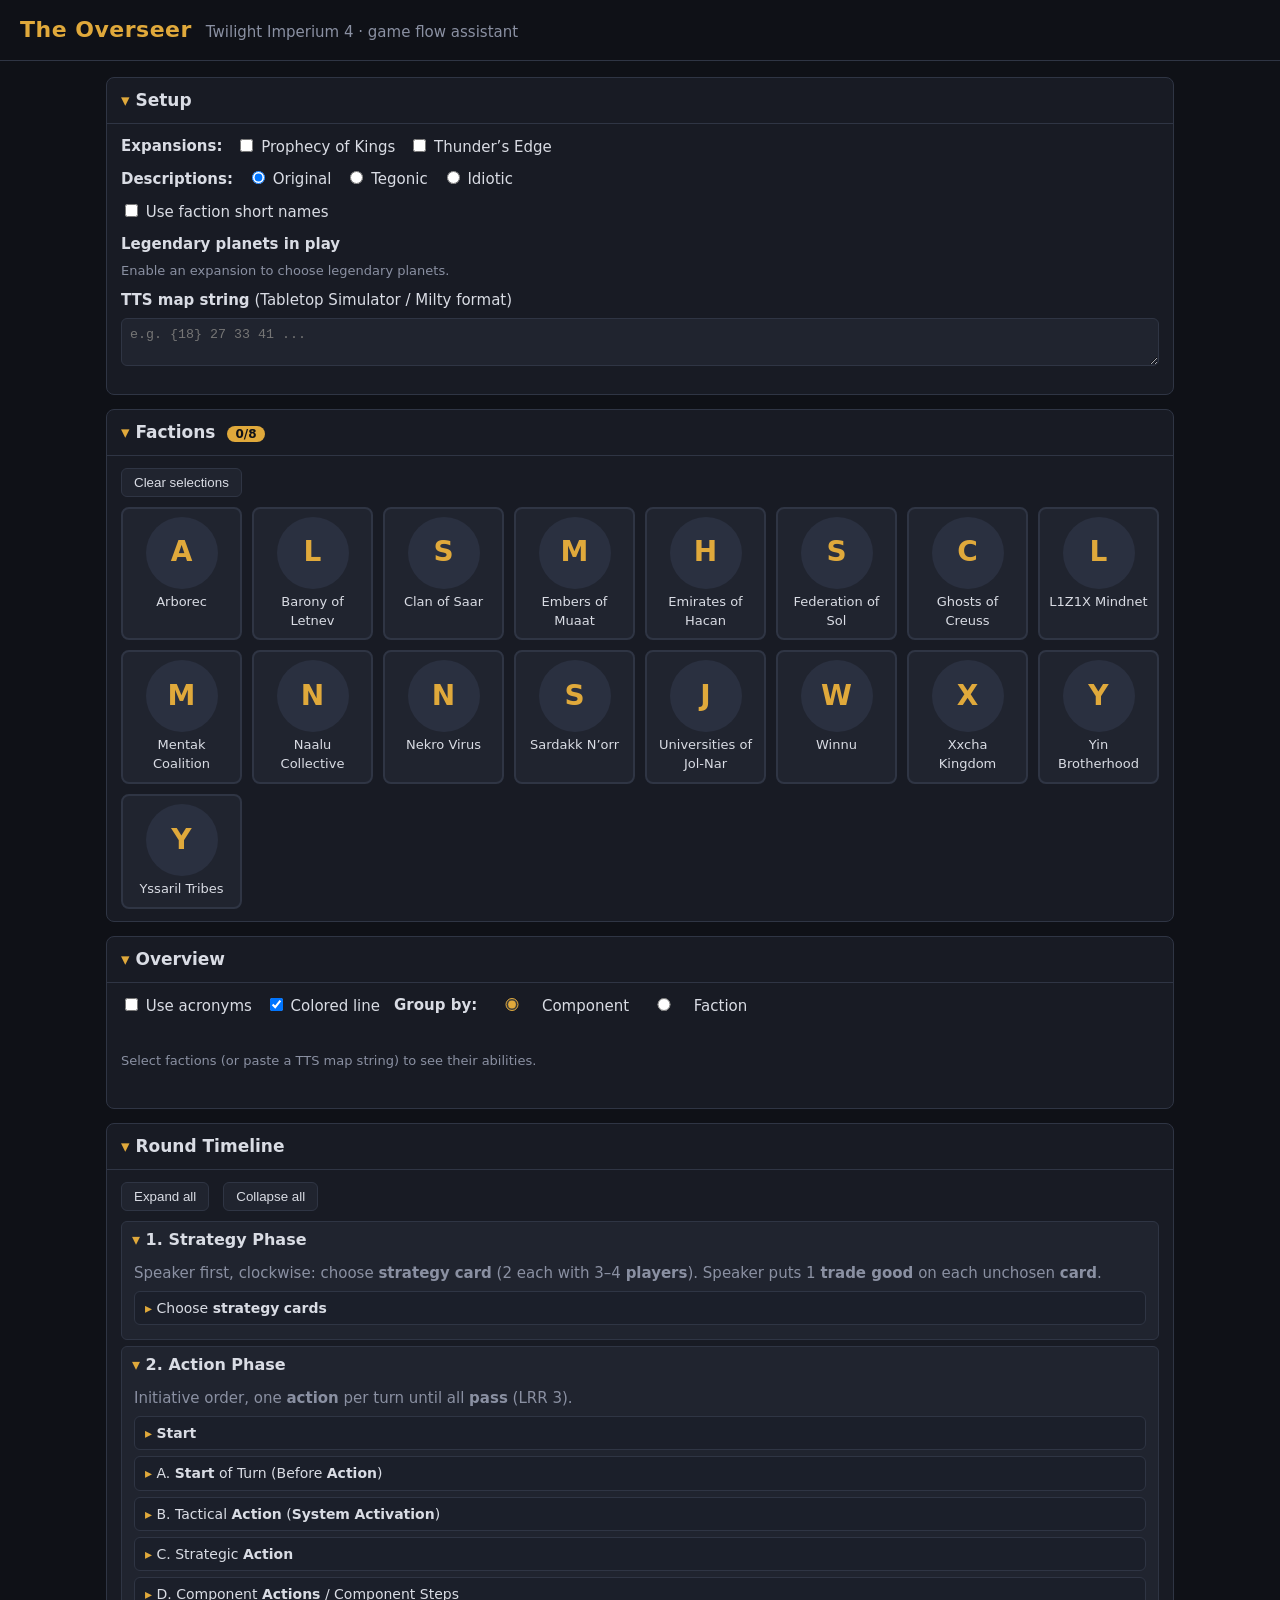
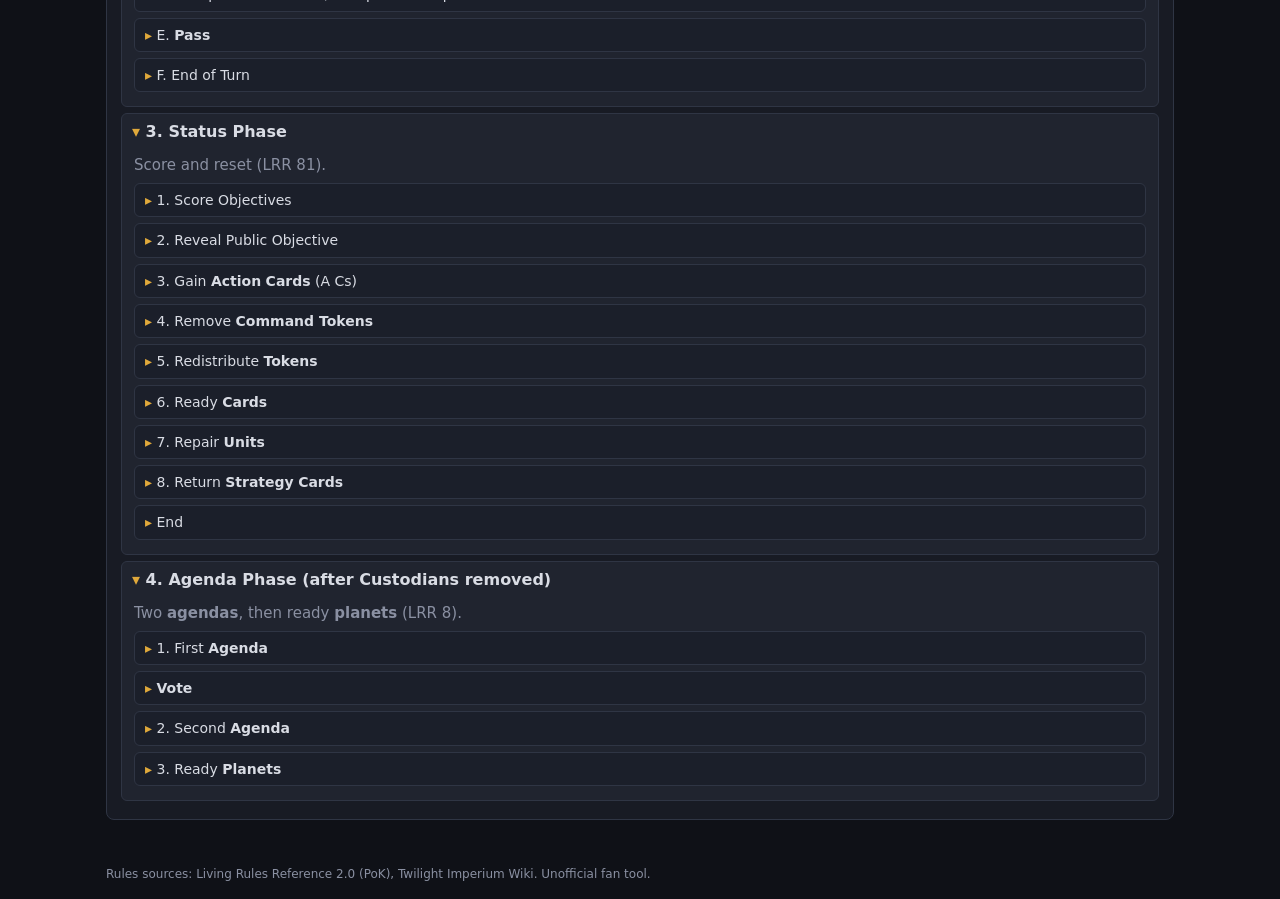
==== index.html @ 3d483b84 "The Overseer Beta App" ====
<!doctype html>
<html lang="en">
<head>
<meta charset="utf-8">
<meta name="viewport" content="width=device-width, initial-scale=1">
<title>The Overseer – TI4 Game Flow Assistant</title>
<link rel="stylesheet" href="styles.css">
</head>
<body>
<header class="top">
  <h1>The Overseer</h1>
  <span class="sub">Twilight Imperium 4 · game flow assistant</span>
</header>

<main>
  <!-- SETUP -->
  <section class="panel" id="setup">
    <h2 class="toggle" data-target="setupBody">Setup</h2>
    <div id="setupBody" class="body">
      <div class="row">
        <strong>Expansions:</strong>
        <label><input type="checkbox" id="expPok"> Prophecy of Kings</label>
        <label><input type="checkbox" id="expTe"> Thunder’s Edge</label>
      </div>
      <div class="row">
        <strong>Descriptions:</strong>
        <label><input type="radio" name="desc" value="original"> Original</label>
        <label><input type="radio" name="desc" value="tegonic"> Tegonic</label>
        <label><input type="radio" name="desc" value="idiotic"> Idiotic</label>
      </div>
      <div class="row">
        <label><input type="checkbox" id="shortNames"> Use faction short names</label>
      </div>
      <div class="row col" id="legSel">
        <strong>Legendary planets in play</strong>
        <div id="legList" class="checks"></div>
      </div>
      <div class="row col">
        <label for="tts"><strong>TTS map string</strong> (Tabletop Simulator / Milty format)</label>
        <textarea id="tts" rows="2" placeholder="e.g. {18} 27 33 41 ..."></textarea>
        <div id="ttsInfo" class="hint"></div>
      </div>
    </div>
  </section>

  <!-- FACTIONS -->
  <section class="panel" id="factions">
    <h2 class="toggle" data-target="factionsBody">Factions <span id="factionCount" class="badge"></span></h2>
    <div id="factionsBody" class="body">
      <div class="row">
        <button id="clearSel" type="button">Clear selections</button>
      </div>
      <div id="factionGrid" class="grid"></div>
    </div>
  </section>

  <!-- OVERVIEW -->
  <section class="panel" id="overview">
    <h2 class="toggle" data-target="overviewBody">Overview</h2>
    <div class="body" style="padding-bottom:0">
      <div class="row">
        <label><input type="checkbox" id="acrToggle"> Use acronyms</label>
        <label><input type="checkbox" id="lineColor"> Colored line</label>
        <span class="slider"><strong>Group by:</strong>
          <label><input type="radio" name="group" value="component"> Component</label>
          <label><input type="radio" name="group" value="faction"> Faction</label></span>
      </div>
      <div id="legend" class="legend" hidden></div>
    </div>
    <div id="overviewBody" class="body"></div>
  </section>

  <!-- TIMELINE -->
  <section class="panel" id="timeline">
    <h2 class="toggle" data-target="timelineBody">Round Timeline</h2>
    <div id="timelineBody" class="body">
      <div class="row">
        <button id="expandAll" type="button">Expand all</button>
        <button id="collapseAll" type="button">Collapse all</button>
      </div>
      <div id="timelineTree"></div>
    </div>
  </section>
</main>

<footer>Rules sources: Living Rules Reference 2.0 (PoK), Twilight Imperium Wiki. Unofficial fan tool.</footer>

<script src="data.js"></script>
<script src="overview-data.js"></script>
<script src="short-texts.js"></script>
<script src="app.js"></script>
</body>
</html>
---- styles.css ----
:root{--bg:#0f1117;--panel:#181b24;--panel2:#20242f;--line:#2f3544;--text:#d9dce4;--mut:#8a90a2;--acc:#e0a93b}
*{box-sizing:border-box}
body{margin:0;background:var(--bg);color:var(--text);font:15px/1.45 "Segoe UI",system-ui,sans-serif}
.top{padding:14px 20px;border-bottom:1px solid var(--line);display:flex;gap:14px;align-items:baseline}
.top h1{margin:0;font-size:22px;color:var(--acc);letter-spacing:.5px}
.sub{color:var(--mut)}
main{max-width:1100px;margin:0 auto;padding:16px}
footer{max-width:1100px;margin:0 auto;padding:16px;color:var(--mut);font-size:12px}
.panel{background:var(--panel);border:1px solid var(--line);border-radius:8px;margin-bottom:14px}
.panel>h2{margin:0;padding:10px 14px;font-size:17px;cursor:pointer;user-select:none;border-bottom:1px solid var(--line)}
.panel>h2::before{content:"▾ ";color:var(--acc)}
.panel.closed>h2::before{content:"▸ "}
.panel.closed>.body{display:none}
.body{padding:12px 14px}
.row{display:flex;flex-wrap:wrap;gap:14px;align-items:center;margin-bottom:10px}
.row.col{flex-direction:column;align-items:stretch;gap:6px}
textarea{width:100%;background:var(--panel2);color:var(--text);border:1px solid var(--line);border-radius:6px;padding:8px;font-family:Consolas,monospace}
button{background:var(--panel2);color:var(--text);border:1px solid var(--line);border-radius:6px;padding:6px 12px;cursor:pointer}
button:hover{border-color:var(--acc)}
.hint{color:var(--mut);font-size:13px}.hint.err{color:#e5736b}.hint.ok{color:#79c283}
.badge{font-size:12px;color:var(--bg);background:var(--acc);border-radius:10px;padding:1px 8px;margin-left:6px}
.legend{display:grid;grid-template-columns:repeat(auto-fill,minmax(170px,1fr));gap:2px 14px;background:var(--panel2);border:1px solid var(--line);border-radius:6px;padding:8px;margin-bottom:10px;font-size:13px}
.legend b{color:var(--acc)}
.slider{display:inline-flex;align-items:center;gap:8px}
.slider input{width:44px;accent-color:var(--acc)}
b.ac{color:inherit}
b.tip{position:relative;cursor:help;border-bottom:1px dotted currentColor}
b.tip:hover::after,b.tip:focus::after,b.tip.show::after{content:attr(data-tip);position:absolute;left:0;bottom:130%;background:#000;color:#fff;border:1px solid var(--acc);border-radius:4px;padding:2px 8px;font-weight:400;font-size:12px;white-space:nowrap;z-index:30;pointer-events:none}

.grid{display:grid;grid-template-columns:repeat(auto-fill,minmax(120px,1fr));gap:10px}
.fcard{background:var(--panel2);border:2px solid var(--line);border-radius:8px;padding:8px;text-align:center;cursor:pointer;position:relative}
.fcard:hover{border-color:var(--mut)}
.fcard.sel{border-color:var(--acc)}
.fcard.dis{opacity:.35;cursor:not-allowed}
.fcard .nm{font-size:13px;margin-top:4px}
.fimg{width:72px;height:72px;margin:0 auto;border-radius:50%;background:#2a3040;display:flex;align-items:center;justify-content:center;overflow:hidden;font-size:28px;font-weight:700;color:var(--acc);position:relative;flex:none}
.fimg img{position:absolute;max-width:none}
.checks{display:flex;flex-wrap:wrap;gap:8px;align-items:center}
.legtile{width:92px;padding:6px 4px;border-radius:10px;border:2px solid var(--line);cursor:pointer;display:flex;flex-direction:column;align-items:center;gap:4px;background:var(--panel2);opacity:.6;font-size:12px;text-align:center}
.legtile:hover{opacity:.9}
.legtile.on{border-color:var(--acc);opacity:1}
.legtile input{display:none}
.legtile img{width:56px;height:56px;border-radius:50%;object-fit:cover}
.legtile .ph{width:56px;height:56px;border-radius:50%;display:flex;align-items:center;justify-content:center;font-size:22px;color:var(--acc);background:var(--bg)}
.om{color:var(--acc);font-weight:700;margin-left:2px}
.sws{display:flex;gap:6px;flex-wrap:wrap}
.sw{width:22px;height:22px;border-radius:50%;cursor:pointer;border:2px solid transparent}
.sw.on{border-color:#fff}
.sw.taken{opacity:.25;cursor:not-allowed}
.ov h4{margin:8px 0 2px;font-size:14px;color:var(--text)}
[hidden]{display:none!important}

.chips{display:flex;flex-wrap:wrap;gap:10px;margin-bottom:12px;position:relative}
.chipwrap{position:relative}
.chip{display:flex;align-items:center;gap:8px;background:var(--panel2);border:2px solid var(--line);border-radius:8px;padding:6px 10px;cursor:pointer}
.chip:hover,.chip.open{border-color:var(--acc)}
.chip .fimg{width:40px;height:40px;font-size:18px}
.cards{display:flex;gap:4px}
.sc{background:var(--acc);color:var(--bg);font-weight:700;border-radius:4px;padding:0 6px;font-size:12px}
.ini{font-size:11px;color:var(--mut)}
.picker{position:absolute;top:100%;left:0;z-index:20;margin-top:4px;background:var(--panel);border:1px solid var(--acc);border-radius:8px;padding:8px;width:230px;box-shadow:0 8px 24px #000a}
.picker .hd{font-size:12px;color:var(--mut);margin-bottom:6px}
.pick{display:flex;gap:8px;padding:5px 8px;border-radius:5px;cursor:pointer;border:1px solid transparent}
.pick:hover{background:var(--panel2)}
.pick.mine{border-color:var(--acc);background:var(--panel2)}
.pick.taken{opacity:.3;cursor:not-allowed}
.pick .n{font-weight:700;color:var(--acc);width:14px}

.ov h3{margin:14px 0 4px;font-size:15px;color:var(--acc);border-bottom:1px solid var(--line)}
.ov ul{margin:4px 0;padding-left:18px}
.fname{font-weight:600;color:#9fc3ff}
.empty{color:var(--mut);font-size:13px}

details.node{border:1px solid var(--line);border-radius:6px;margin:6px 0;background:var(--panel2)}
details.node details.node{background:#1b1f2a}
details.node details.node details.node{background:#161922}
summary{cursor:pointer;padding:6px 10px;font-weight:600;list-style:none}
summary::before{content:"▸ ";color:var(--acc)}
details[open]>summary::before{content:"▾ "}
details.d0>summary{font-size:16px}
details.d1>summary,details.d2>summary,details.d3>summary{font-size:14px;font-weight:500}
.nbody{padding:2px 12px 8px}
.nbody p{margin:4px 0;color:var(--mut)}
.nbody ul{margin:4px 0;padding-left:18px}
.nbody li{margin:2px 0}
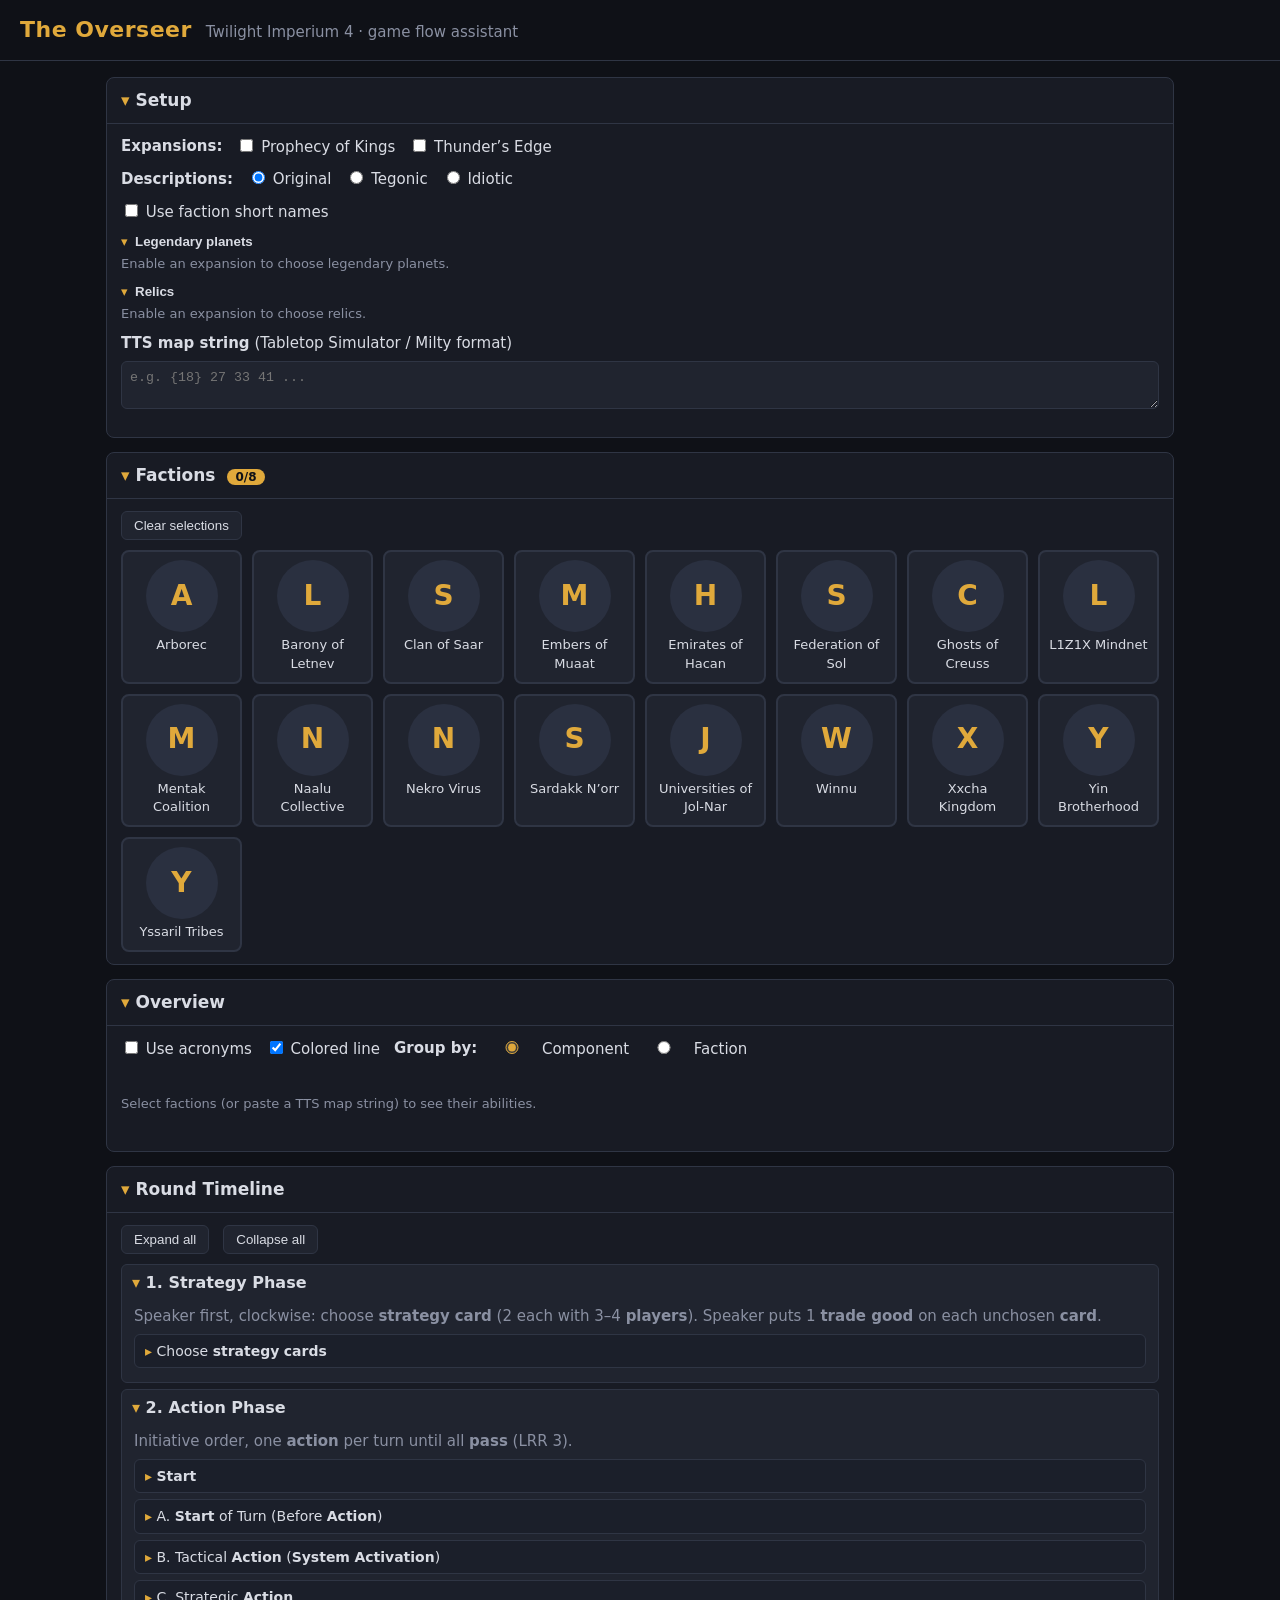
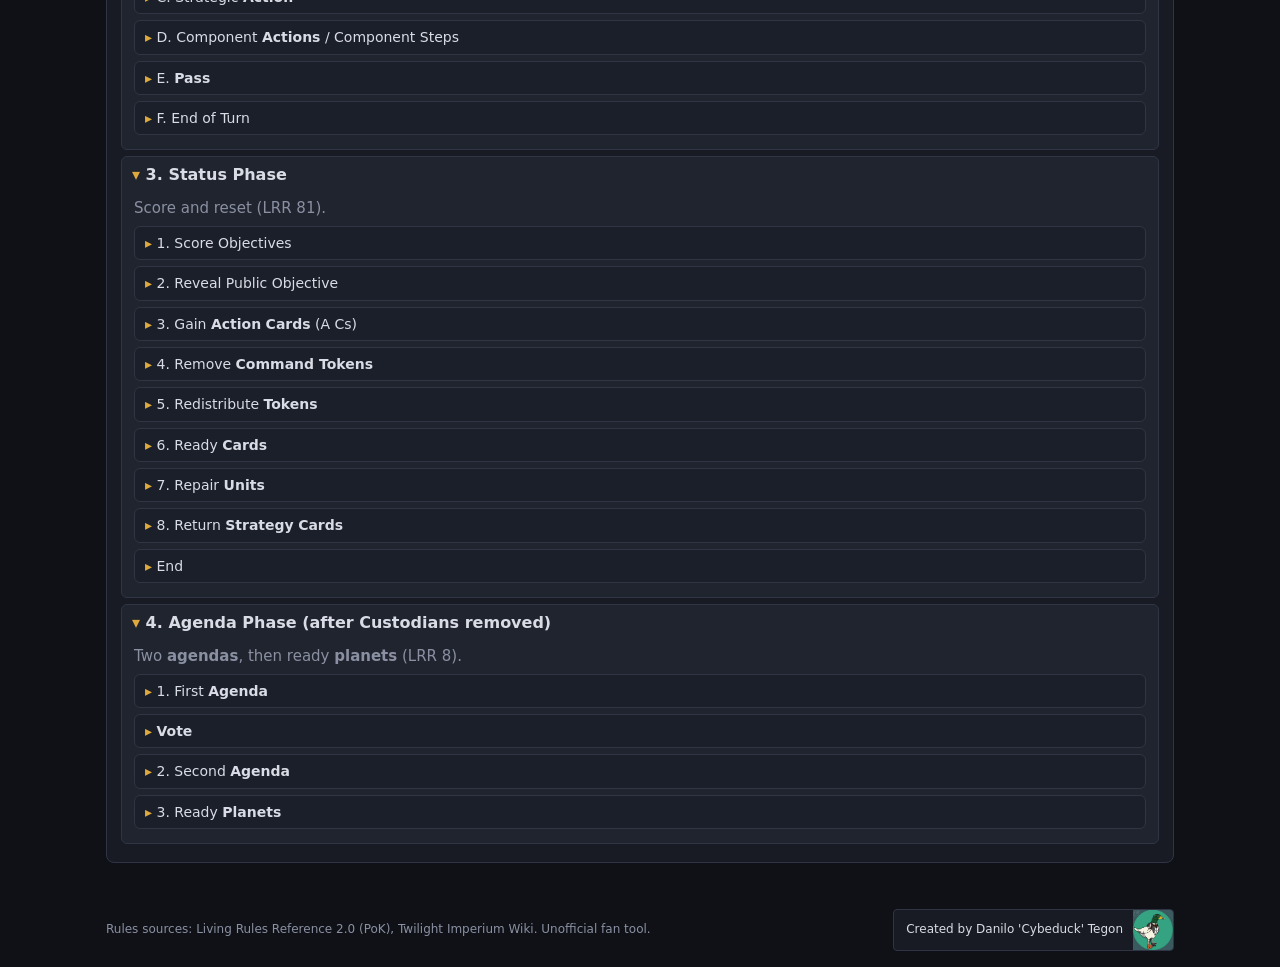
==== commit bb5aab70: "Missing photos and quality of life improvements" ====
--- a/index.html
+++ b/index.html
@@ -31,9 +31,13 @@
       <div class="row">
         <label><input type="checkbox" id="shortNames"> Use faction short names</label>
       </div>
-      <div class="row col" id="legSel">
-        <strong>Legendary planets in play</strong>
-        <div id="legList" class="checks"></div>
+      <div class="row col collapsible-section" id="legSel">
+        <button class="subsection-toggle" type="button" data-collapse="legendary" aria-expanded="true" aria-controls="legList"><strong>Legendary planets</strong></button>
+        <div id="legList" class="checks section-content"></div>
+      </div>
+      <div class="row col collapsible-section" id="relicSel">
+        <button class="subsection-toggle" type="button" data-collapse="relics" aria-expanded="true" aria-controls="relicList"><strong>Relics</strong></button>
+        <div id="relicList" class="checks section-content"></div>
       </div>
       <div class="row col">
         <label for="tts"><strong>TTS map string</strong> (Tabletop Simulator / Milty format)</label>
@@ -83,7 +87,13 @@
   </section>
 </main>
 
-<footer>Rules sources: Living Rules Reference 2.0 (PoK), Twilight Imperium Wiki. Unofficial fan tool.</footer>
+<footer>
+  <span class="footer-note">Rules sources: Living Rules Reference 2.0 (PoK), Twilight Imperium Wiki. Unofficial fan tool.</span>
+  <a class="signature" href="https://github.com/DaniloTegon" target="_blank" rel="noreferrer">
+    <span>Created by Danilo 'Cybeduck' Tegon</span>
+    <img src="images/danilo-avatar.png" alt="Danilo 'Cybeduck' Tegon">
+  </a>
+</footer>
 
 <script src="data.js"></script>
 <script src="overview-data.js"></script>
--- a/styles.css
+++ b/styles.css
@@ -5,7 +5,11 @@
 .top h1{margin:0;font-size:22px;color:var(--acc);letter-spacing:.5px}
 .sub{color:var(--mut)}
 main{max-width:1100px;margin:0 auto;padding:16px}
-footer{max-width:1100px;margin:0 auto;padding:16px;color:var(--mut);font-size:12px}
+footer{max-width:1100px;margin:0 auto;padding:16px;color:var(--mut);font-size:12px;display:flex;align-items:center;justify-content:space-between;gap:12px;flex-wrap:wrap}
+.signature{margin-left:auto;display:inline-flex;align-items:center;gap:10px;overflow:hidden;border:1px solid var(--line);border-radius:4px;background:var(--panel);color:var(--text);text-decoration:none;white-space:nowrap}
+.signature span{padding-left:12px}
+.signature img{width:40px;height:40px;object-fit:cover}
+.signature:hover{border-color:var(--acc);color:var(--acc)}
 .panel{background:var(--panel);border:1px solid var(--line);border-radius:8px;margin-bottom:14px}
 .panel>h2{margin:0;padding:10px 14px;font-size:17px;cursor:pointer;user-select:none;border-bottom:1px solid var(--line)}
 .panel>h2::before{content:"▾ ";color:var(--acc)}
@@ -14,6 +18,11 @@
 .body{padding:12px 14px}
 .row{display:flex;flex-wrap:wrap;gap:14px;align-items:center;margin-bottom:10px}
 .row.col{flex-direction:column;align-items:stretch;gap:6px}
+.subsection-toggle{display:flex;align-items:center;gap:7px;width:100%;padding:0;border:0;background:transparent;color:var(--text);text-align:left}
+.subsection-toggle::before{content:"▾";color:var(--acc)}
+.subsection-toggle:hover{border:0;color:var(--acc)}
+.collapsible-section.closed .subsection-toggle::before{content:"▸"}
+.collapsible-section.closed .section-content{display:none}
 textarea{width:100%;background:var(--panel2);color:var(--text);border:1px solid var(--line);border-radius:6px;padding:8px;font-family:Consolas,monospace}
 button{background:var(--panel2);color:var(--text);border:1px solid var(--line);border-radius:6px;padding:6px 12px;cursor:pointer}
 button:hover{border-color:var(--acc)}
@@ -42,6 +51,19 @@
 .legtile input{display:none}
 .legtile img{width:56px;height:56px;border-radius:50%;object-fit:cover}
 .legtile .ph{width:56px;height:56px;border-radius:50%;display:flex;align-items:center;justify-content:center;font-size:22px;color:var(--acc);background:var(--bg)}
+.asset-wrap{position:relative;width:112px}
+.asset-tile{width:112px;min-height:104px;border-radius:8px;color:var(--text);font:inherit}
+.asset-tile .ln{line-height:1.2;overflow-wrap:anywhere}
+.planet-photo{position:relative;width:56px;height:56px;overflow:hidden;border-radius:50%;flex:none}
+.planet-photo.mecatolrex img{position:absolute;left:-56px;top:-42px;width:168px;height:168px;max-width:none;border-radius:0;object-fit:cover;object-position:left center;filter:brightness(1.45) contrast(1.1)}
+.asset-tile img.relic-icon{object-fit:contain;padding:7px;background:var(--bg)}
+.asset-tile.open{border-color:var(--acc);opacity:1}
+.asset-owner{font-size:11px;color:var(--mut);line-height:1.2}
+.asset-picker{position:absolute;top:100%;left:0;z-index:25;display:flex;flex-direction:column;gap:3px;width:200px;max-height:250px;overflow:auto;padding:8px;background:var(--panel);border:1px solid var(--acc);border-radius:6px;box-shadow:0 8px 24px #000a}
+.asset-picker-title{font-size:12px;color:var(--mut);padding:2px 6px 4px}
+.owner-choice{display:flex;align-items:center;gap:8px;padding:5px 6px;text-align:left;font-size:12px}
+.owner-choice i{width:12px;height:12px;border-radius:50%;flex:none}
+.owner-choice.remove{color:#e5736b}
 .om{color:var(--acc);font-weight:700;margin-left:2px}
 .sws{display:flex;gap:6px;flex-wrap:wrap}
 .sw{width:22px;height:22px;border-radius:50%;cursor:pointer;border:2px solid transparent}
@@ -49,6 +71,8 @@
 .sw.taken{opacity:.25;cursor:not-allowed}
 .ov h4{margin:8px 0 2px;font-size:14px;color:var(--text)}
 [hidden]{display:none!important}
+
+@media(max-width:600px){footer{align-items:flex-start}.footer-note{flex-basis:100%}}
 
 .chips{display:flex;flex-wrap:wrap;gap:10px;margin-bottom:12px;position:relative}
 .chipwrap{position:relative}
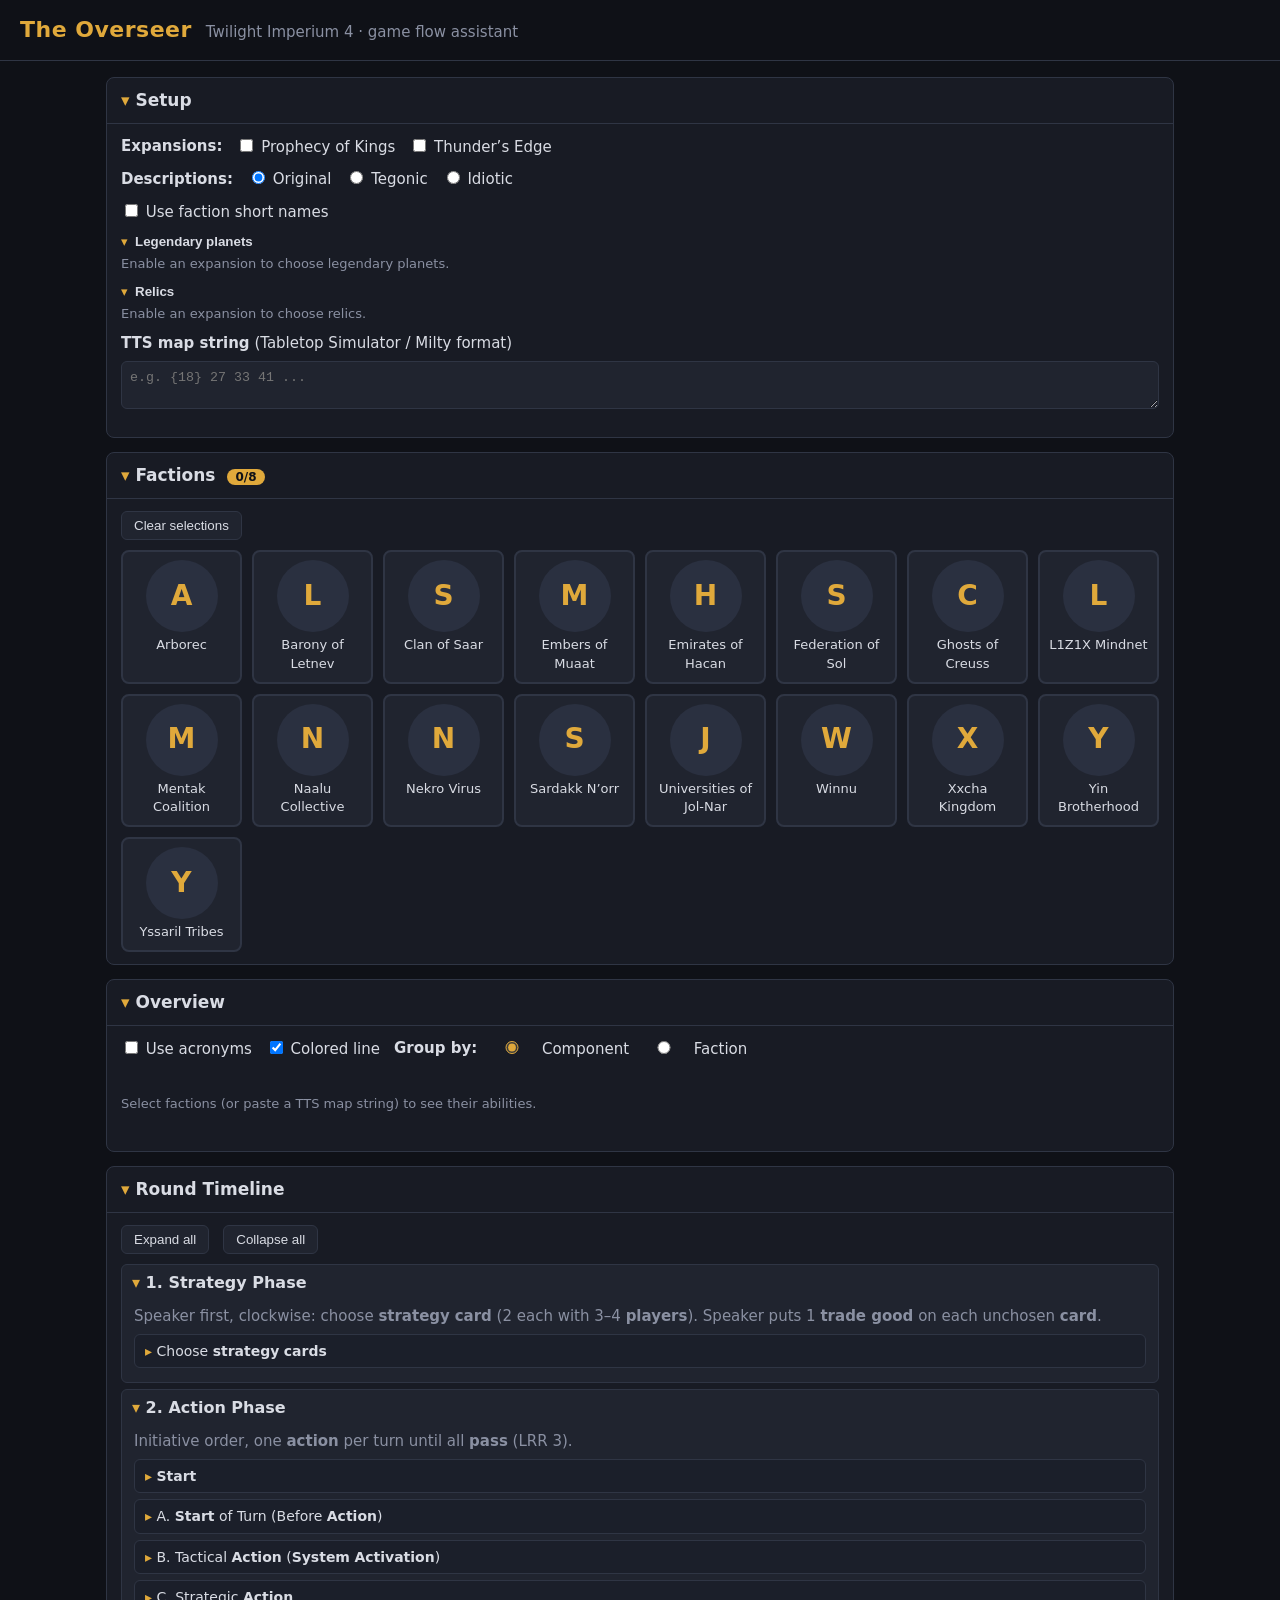
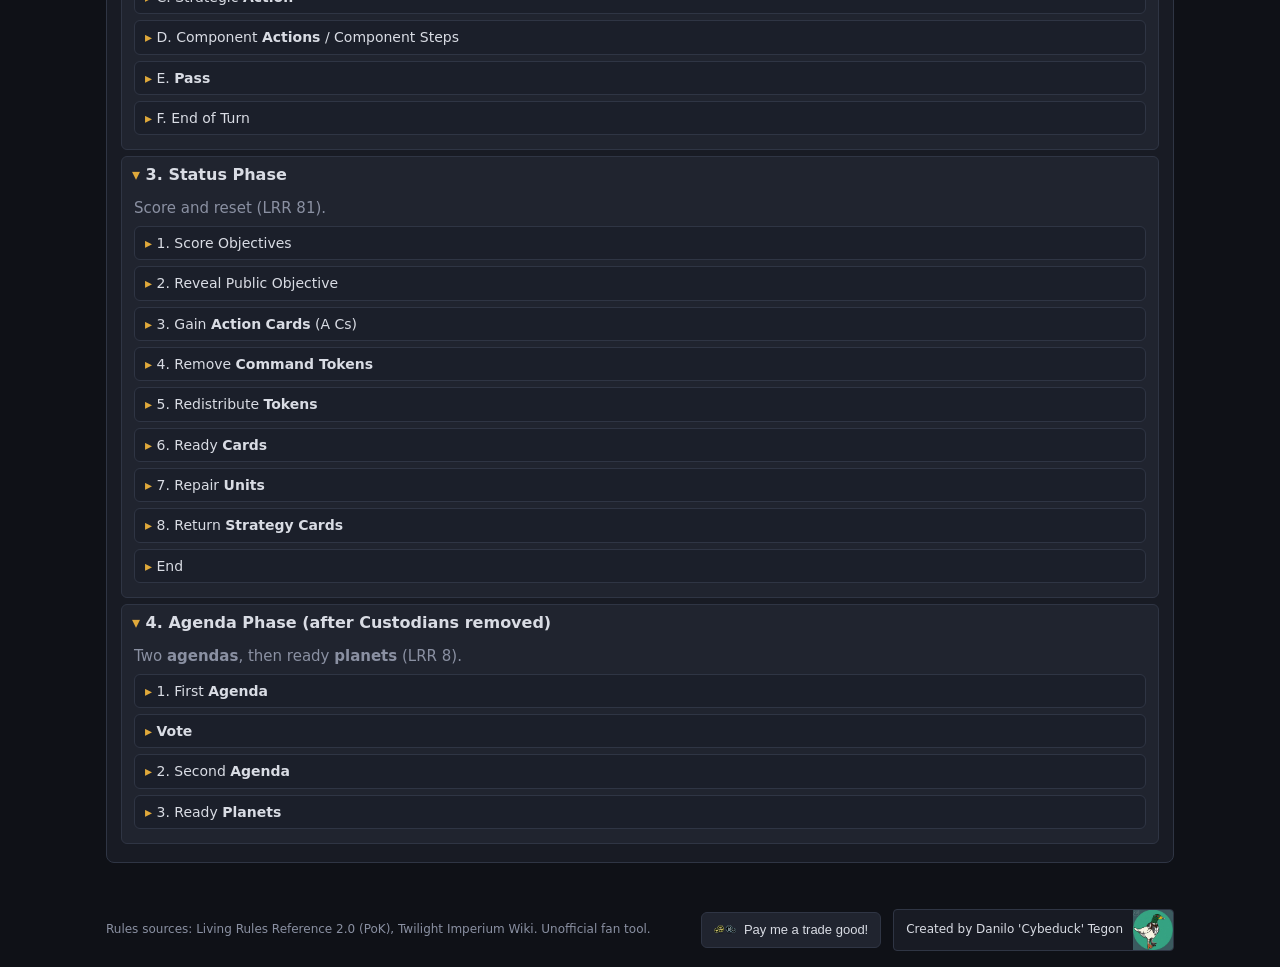
==== commit d7ebf2df: "Tip link implementation" ====
--- a/index.html
+++ b/index.html
@@ -89,11 +89,19 @@
 
 <footer>
   <span class="footer-note">Rules sources: Living Rules Reference 2.0 (PoK), Twilight Imperium Wiki. Unofficial fan tool.</span>
+  <button class="donate" id="donateBtn" type="button"><img src="images/trade-good.png" alt="">Pay me a trade good!</button>
   <a class="signature" href="https://github.com/DaniloTegon" target="_blank" rel="noreferrer">
     <span>Created by Danilo 'Cybeduck' Tegon</span>
     <img src="images/danilo-avatar.png" alt="Danilo 'Cybeduck' Tegon">
   </a>
 </footer>
+
+<dialog id="pixDialog" class="pix-dialog">
+  <h3>Give me a trade good!</h3>
+  <img src="images/pix.png" alt="Pix QR code">
+  <p class="hint">Scan with your bank app to pay via Pix.</p>
+  <button type="button" id="pixClose">Close</button>
+</dialog>
 
 <script src="data.js"></script>
 <script src="overview-data.js"></script>
--- a/styles.css
+++ b/styles.css
@@ -6,6 +6,13 @@
 .sub{color:var(--mut)}
 main{max-width:1100px;margin:0 auto;padding:16px}
 footer{max-width:1100px;margin:0 auto;padding:16px;color:var(--mut);font-size:12px;display:flex;align-items:center;justify-content:space-between;gap:12px;flex-wrap:wrap}
+.donate{margin-left:auto;display:inline-flex;align-items:center;gap:8px;padding:6px 12px;font-size:13px}
+.donate img{width:22px;height:22px;object-fit:contain}
+.donate+.signature{margin-left:0}
+.pix-dialog{background:var(--panel);color:var(--text);border:1px solid var(--acc);border-radius:8px;padding:16px;text-align:center;max-width:340px}
+.pix-dialog::backdrop{background:#000a}
+.pix-dialog h3{margin:0 0 10px;color:var(--acc)}
+.pix-dialog img{width:260px;max-width:100%;background:#fff;padding:8px;border-radius:6px}
 .signature{margin-left:auto;display:inline-flex;align-items:center;gap:10px;overflow:hidden;border:1px solid var(--line);border-radius:4px;background:var(--panel);color:var(--text);text-decoration:none;white-space:nowrap}
 .signature span{padding-left:12px}
 .signature img{width:40px;height:40px;object-fit:cover}
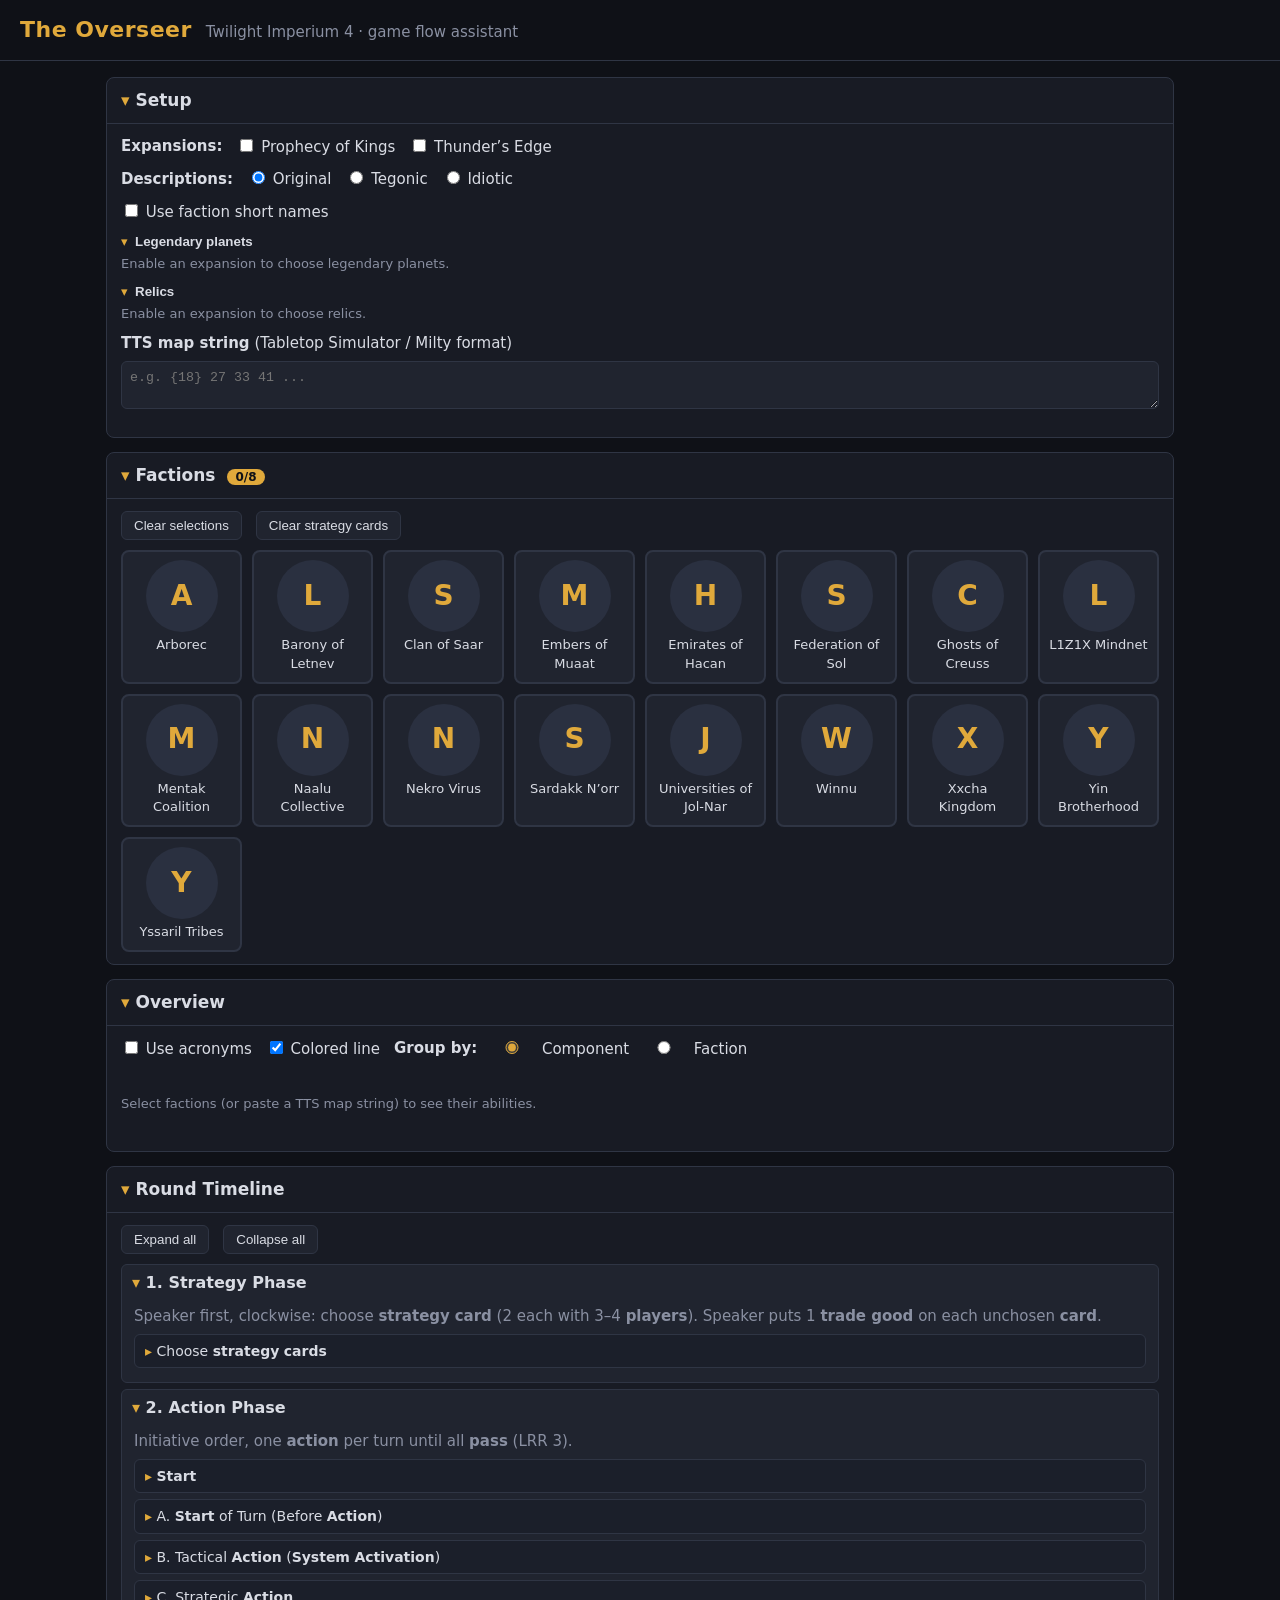
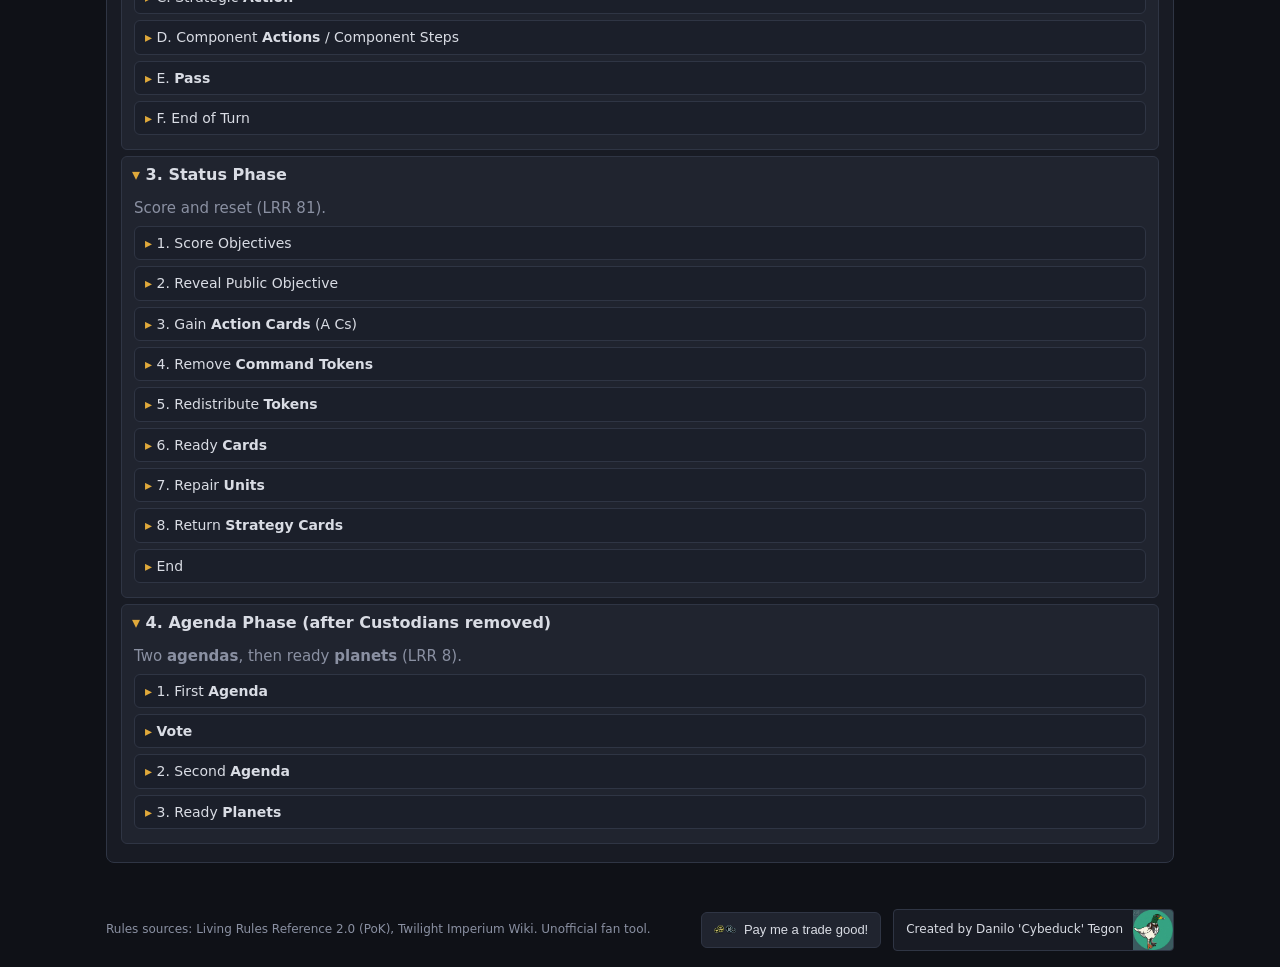
==== commit d70ac1df: "Functionality u" ====
--- a/index.html
+++ b/index.html
@@ -53,6 +53,7 @@
     <div id="factionsBody" class="body">
       <div class="row">
         <button id="clearSel" type="button">Clear selections</button>
+        <button id="clearStrategyCards" type="button">Clear strategy cards</button>
       </div>
       <div id="factionGrid" class="grid"></div>
     </div>
--- a/styles.css
+++ b/styles.css
@@ -49,8 +49,9 @@
 .fcard.sel{border-color:var(--acc)}
 .fcard.dis{opacity:.35;cursor:not-allowed}
 .fcard .nm{font-size:13px;margin-top:4px}
+.chipwrap .fvisibility{position:absolute;top:-5px;right:-5px;z-index:3;width:16px;height:16px;margin:0;accent-color:var(--acc);cursor:pointer}
 .fimg{width:72px;height:72px;margin:0 auto;border-radius:50%;background:#2a3040;display:flex;align-items:center;justify-content:center;overflow:hidden;font-size:28px;font-weight:700;color:var(--acc);position:relative;flex:none}
-.fimg img{position:absolute;max-width:none}
+.fimg img{position:absolute;max-width:none;object-fit:contain}
 .checks{display:flex;flex-wrap:wrap;gap:8px;align-items:center}
 .legtile{width:92px;padding:6px 4px;border-radius:10px;border:2px solid var(--line);cursor:pointer;display:flex;flex-direction:column;align-items:center;gap:4px;background:var(--panel2);opacity:.6;font-size:12px;text-align:center}
 .legtile:hover{opacity:.9}
@@ -59,13 +60,14 @@
 .legtile img{width:56px;height:56px;border-radius:50%;object-fit:cover}
 .legtile .ph{width:56px;height:56px;border-radius:50%;display:flex;align-items:center;justify-content:center;font-size:22px;color:var(--acc);background:var(--bg)}
 .asset-wrap{position:relative;width:112px}
-.asset-tile{width:112px;min-height:104px;border-radius:8px;color:var(--text);font:inherit}
-.asset-tile .ln{line-height:1.2;overflow-wrap:anywhere}
+.asset-tile{display:grid;grid-template-rows:56px 2.4em 1.2em 8px;justify-items:center;align-content:start;width:112px;height:136px;min-height:136px;border-radius:8px;color:var(--text);font:inherit}
+.asset-tile .ln{display:-webkit-box;width:100%;height:2.4em;overflow:hidden;line-height:1.2;overflow-wrap:anywhere;-webkit-box-orient:vertical;-webkit-line-clamp:2}
 .planet-photo{position:relative;width:56px;height:56px;overflow:hidden;border-radius:50%;flex:none}
 .planet-photo.mecatolrex img{position:absolute;left:-56px;top:-42px;width:168px;height:168px;max-width:none;border-radius:0;object-fit:cover;object-position:left center;filter:brightness(1.45) contrast(1.1)}
 .asset-tile img.relic-icon{object-fit:contain;padding:7px;background:var(--bg)}
 .asset-tile.open{border-color:var(--acc);opacity:1}
-.asset-owner{font-size:11px;color:var(--mut);line-height:1.2}
+.asset-owner{width:100%;height:1.2em;overflow:hidden;color:var(--mut);font-size:11px;line-height:1.2;text-overflow:ellipsis;white-space:nowrap}
+.exp-icon{display:inline-block;width:14px;height:14px;margin-left:4px;object-fit:contain;vertical-align:-3px}
 .asset-picker{position:absolute;top:100%;left:0;z-index:25;display:flex;flex-direction:column;gap:3px;width:200px;max-height:250px;overflow:auto;padding:8px;background:var(--panel);border:1px solid var(--acc);border-radius:6px;box-shadow:0 8px 24px #000a}
 .asset-picker-title{font-size:12px;color:var(--mut);padding:2px 6px 4px}
 .owner-choice{display:flex;align-items:center;gap:8px;padding:5px 6px;text-align:left;font-size:12px}
@@ -83,6 +85,7 @@
 
 .chips{display:flex;flex-wrap:wrap;gap:10px;margin-bottom:12px;position:relative}
 .chipwrap{position:relative}
+.chipwrap.hidden-faction .chip{opacity:.48}
 .chip{display:flex;align-items:center;gap:8px;background:var(--panel2);border:2px solid var(--line);border-radius:8px;padding:6px 10px;cursor:pointer}
 .chip:hover,.chip.open{border-color:var(--acc)}
 .chip .fimg{width:40px;height:40px;font-size:18px}
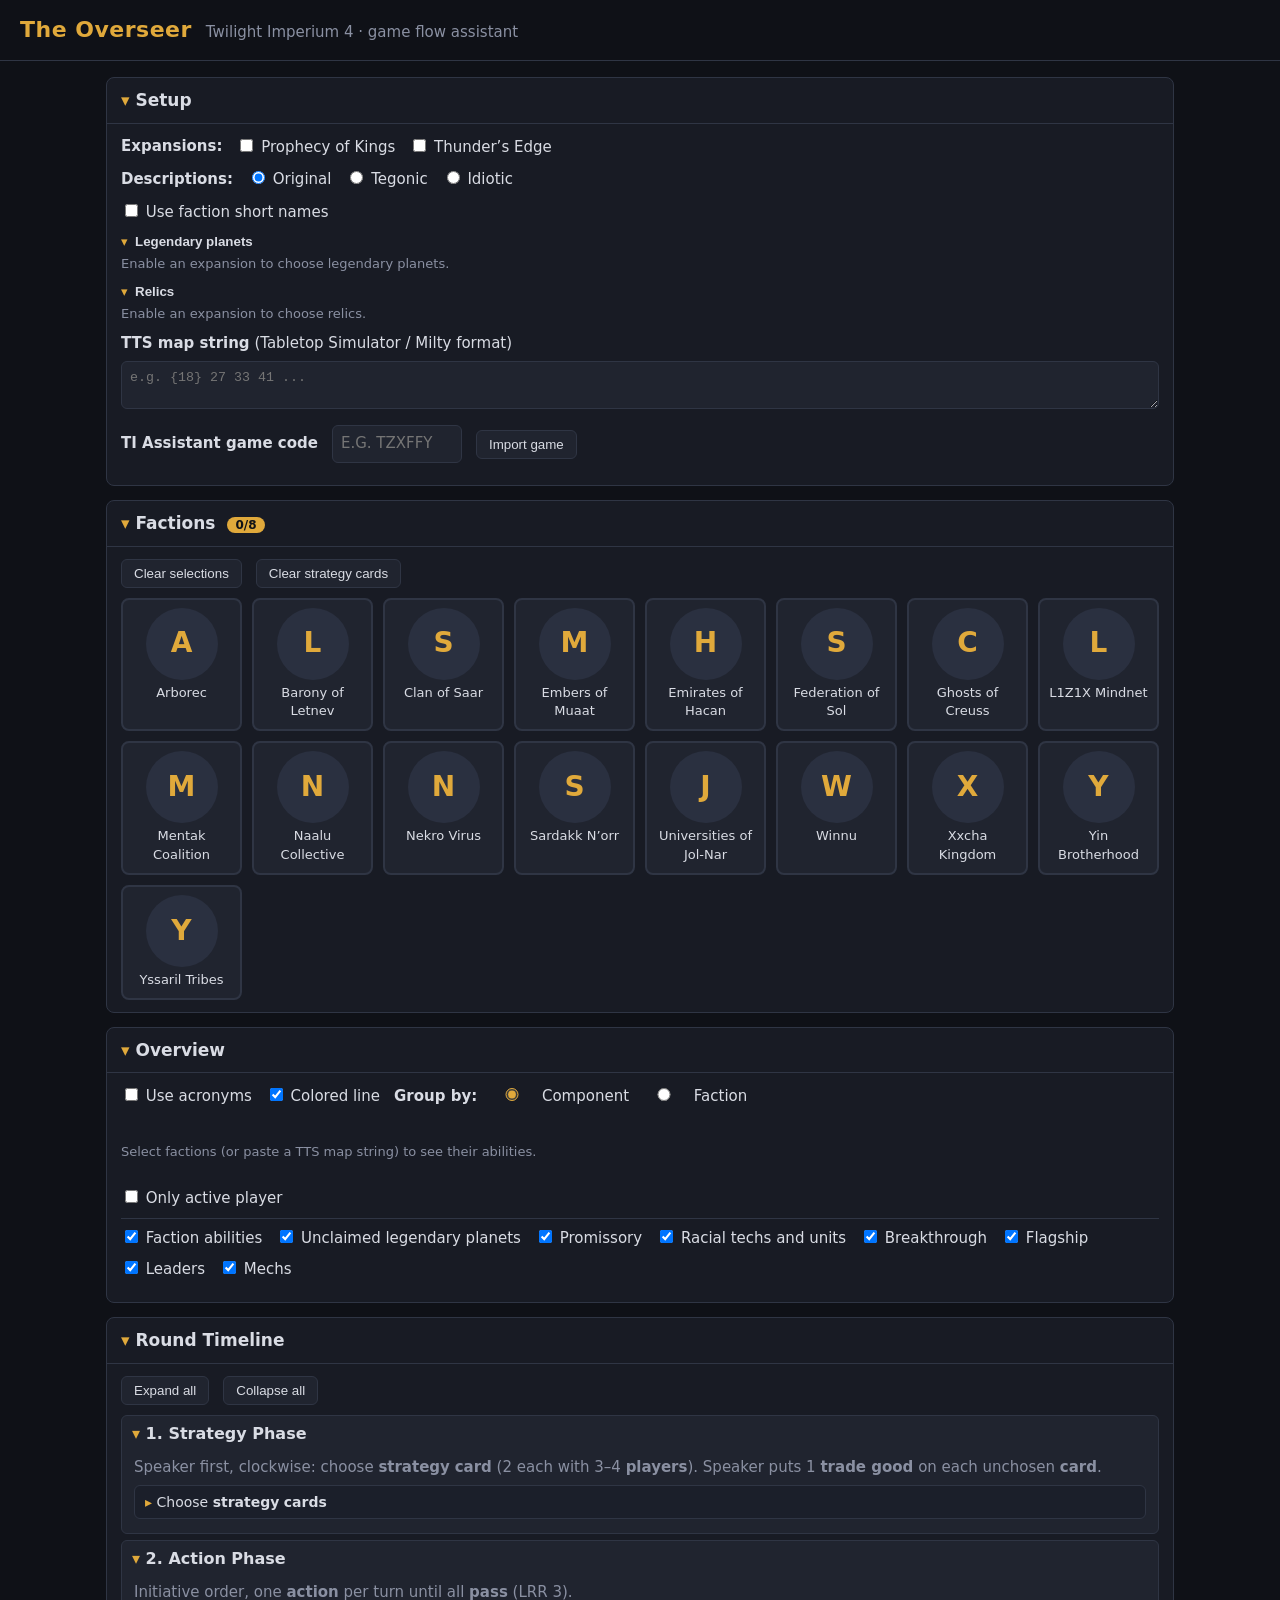
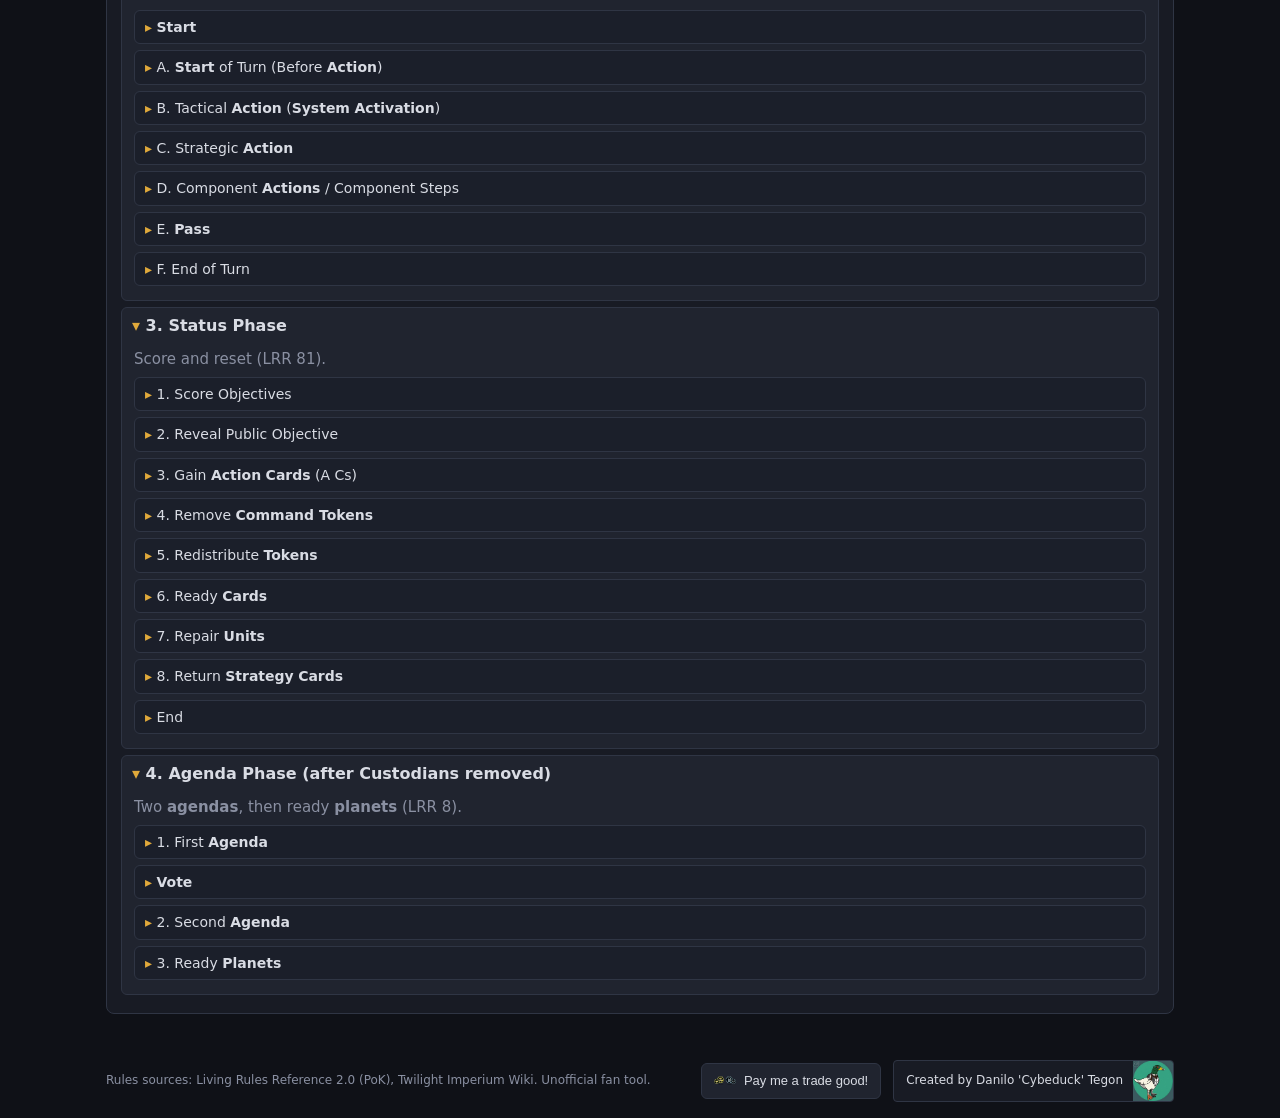
==== commit 2984fd9a: "TI-Assistant integration and partial information checks" ====
--- a/index.html
+++ b/index.html
@@ -43,6 +43,12 @@
         <label for="tts"><strong>TTS map string</strong> (Tabletop Simulator / Milty format)</label>
         <textarea id="tts" rows="2" placeholder="e.g. {18} 27 33 41 ..."></textarea>
         <div id="ttsInfo" class="hint"></div>
+      </div>
+      <div class="row tia-import">
+        <label for="tiaCode"><strong>TI Assistant game code</strong></label>
+        <input id="tiaCode" type="text" maxlength="12" autocomplete="off" placeholder="e.g. TZXFFY">
+        <button id="tiaImport" type="button">Import game</button>
+        <span id="tiaImportInfo" class="hint" role="status" aria-live="polite"></span>
       </div>
     </div>
   </section>
--- a/styles.css
+++ b/styles.css
@@ -31,6 +31,11 @@
 .collapsible-section.closed .subsection-toggle::before{content:"▸"}
 .collapsible-section.closed .section-content{display:none}
 textarea{width:100%;background:var(--panel2);color:var(--text);border:1px solid var(--line);border-radius:6px;padding:8px;font-family:Consolas,monospace}
+.tia-import{align-items:center}
+.tia-import input{width:130px;max-width:100%;background:var(--panel2);color:var(--text);border:1px solid var(--line);border-radius:6px;padding:7px 8px;font:inherit;text-transform:uppercase}
+.tia-import #tiaImportInfo{flex:1 1 220px}
+.filter-row{gap:8px 14px}
+.active-player-filter{margin:0 0 8px;padding-bottom:8px;border-bottom:1px solid var(--line)}
 button{background:var(--panel2);color:var(--text);border:1px solid var(--line);border-radius:6px;padding:6px 12px;cursor:pointer}
 button:hover{border-color:var(--acc)}
 .hint{color:var(--mut);font-size:13px}.hint.err{color:#e5736b}.hint.ok{color:#79c283}
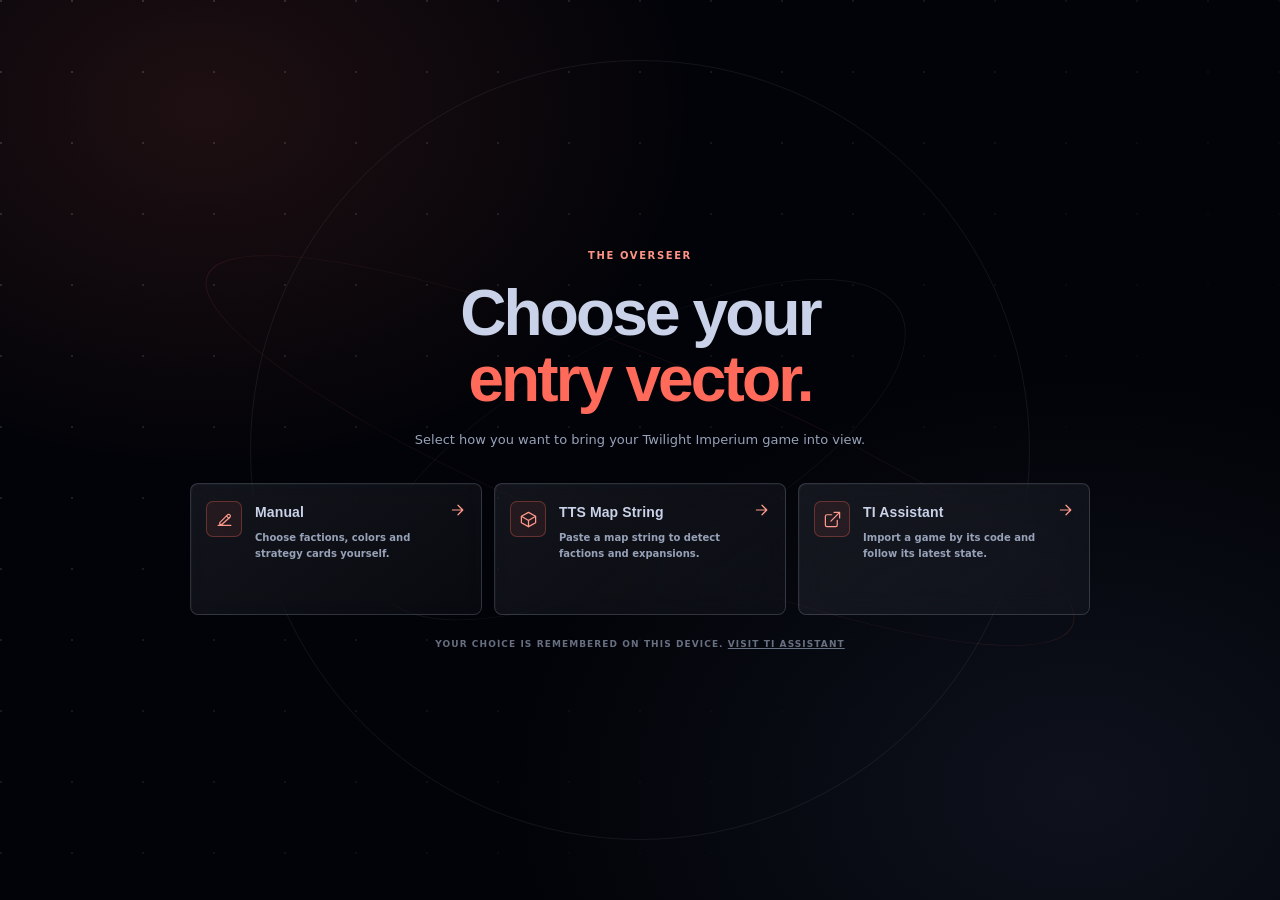
==== commit f4eaf7dc: "Redirecting fix" ====
--- a/index.html
+++ b/index.html
@@ -3,116 +3,11 @@
 <head>
 <meta charset="utf-8">
 <meta name="viewport" content="width=device-width, initial-scale=1">
+<meta http-equiv="refresh" content="0; url=assistant.html">
 <title>The Overseer – TI4 Game Flow Assistant</title>
-<link rel="stylesheet" href="styles.css">
+<script>window.location.replace(new URL("assistant.html", location.href));</script>
 </head>
 <body>
-<header class="top">
-  <h1>The Overseer</h1>
-  <span class="sub">Twilight Imperium 4 · game flow assistant</span>
-</header>
-
-<main>
-  <!-- SETUP -->
-  <section class="panel" id="setup">
-    <h2 class="toggle" data-target="setupBody">Setup</h2>
-    <div id="setupBody" class="body">
-      <div class="row">
-        <strong>Expansions:</strong>
-        <label><input type="checkbox" id="expPok"> Prophecy of Kings</label>
-        <label><input type="checkbox" id="expTe"> Thunder’s Edge</label>
-      </div>
-      <div class="row">
-        <strong>Descriptions:</strong>
-        <label><input type="radio" name="desc" value="original"> Original</label>
-        <label><input type="radio" name="desc" value="tegonic"> Tegonic</label>
-        <label><input type="radio" name="desc" value="idiotic"> Idiotic</label>
-      </div>
-      <div class="row">
-        <label><input type="checkbox" id="shortNames"> Use faction short names</label>
-      </div>
-      <div class="row col collapsible-section" id="legSel">
-        <button class="subsection-toggle" type="button" data-collapse="legendary" aria-expanded="true" aria-controls="legList"><strong>Legendary planets</strong></button>
-        <div id="legList" class="checks section-content"></div>
-      </div>
-      <div class="row col collapsible-section" id="relicSel">
-        <button class="subsection-toggle" type="button" data-collapse="relics" aria-expanded="true" aria-controls="relicList"><strong>Relics</strong></button>
-        <div id="relicList" class="checks section-content"></div>
-      </div>
-      <div class="row col">
-        <label for="tts"><strong>TTS map string</strong> (Tabletop Simulator / Milty format)</label>
-        <textarea id="tts" rows="2" placeholder="e.g. {18} 27 33 41 ..."></textarea>
-        <div id="ttsInfo" class="hint"></div>
-      </div>
-      <div class="row tia-import">
-        <label for="tiaCode"><strong>TI Assistant game code</strong></label>
-        <input id="tiaCode" type="text" maxlength="12" autocomplete="off" placeholder="e.g. TZXFFY">
-        <button id="tiaImport" type="button">Import game</button>
-        <span id="tiaImportInfo" class="hint" role="status" aria-live="polite"></span>
-      </div>
-    </div>
-  </section>
-
-  <!-- FACTIONS -->
-  <section class="panel" id="factions">
-    <h2 class="toggle" data-target="factionsBody">Factions <span id="factionCount" class="badge"></span></h2>
-    <div id="factionsBody" class="body">
-      <div class="row">
-        <button id="clearSel" type="button">Clear selections</button>
-        <button id="clearStrategyCards" type="button">Clear strategy cards</button>
-      </div>
-      <div id="factionGrid" class="grid"></div>
-    </div>
-  </section>
-
-  <!-- OVERVIEW -->
-  <section class="panel" id="overview">
-    <h2 class="toggle" data-target="overviewBody">Overview</h2>
-    <div class="body" style="padding-bottom:0">
-      <div class="row">
-        <label><input type="checkbox" id="acrToggle"> Use acronyms</label>
-        <label><input type="checkbox" id="lineColor"> Colored line</label>
-        <span class="slider"><strong>Group by:</strong>
-          <label><input type="radio" name="group" value="component"> Component</label>
-          <label><input type="radio" name="group" value="faction"> Faction</label></span>
-      </div>
-      <div id="legend" class="legend" hidden></div>
-    </div>
-    <div id="overviewBody" class="body"></div>
-  </section>
-
-  <!-- TIMELINE -->
-  <section class="panel" id="timeline">
-    <h2 class="toggle" data-target="timelineBody">Round Timeline</h2>
-    <div id="timelineBody" class="body">
-      <div class="row">
-        <button id="expandAll" type="button">Expand all</button>
-        <button id="collapseAll" type="button">Collapse all</button>
-      </div>
-      <div id="timelineTree"></div>
-    </div>
-  </section>
-</main>
-
-<footer>
-  <span class="footer-note">Rules sources: Living Rules Reference 2.0 (PoK), Twilight Imperium Wiki. Unofficial fan tool.</span>
-  <button class="donate" id="donateBtn" type="button"><img src="images/trade-good.png" alt="">Pay me a trade good!</button>
-  <a class="signature" href="https://github.com/DaniloTegon" target="_blank" rel="noreferrer">
-    <span>Created by Danilo 'Cybeduck' Tegon</span>
-    <img src="images/danilo-avatar.png" alt="Danilo 'Cybeduck' Tegon">
-  </a>
-</footer>
-
-<dialog id="pixDialog" class="pix-dialog">
-  <h3>Give me a trade good!</h3>
-  <img src="images/pix.png" alt="Pix QR code">
-  <p class="hint">Scan with your bank app to pay via Pix.</p>
-  <button type="button" id="pixClose">Close</button>
-</dialog>
-
-<script src="data.js"></script>
-<script src="overview-data.js"></script>
-<script src="short-texts.js"></script>
-<script src="app.js"></script>
+<p><a href="assistant.html">Open The Overseer</a></p>
 </body>
 </html>
